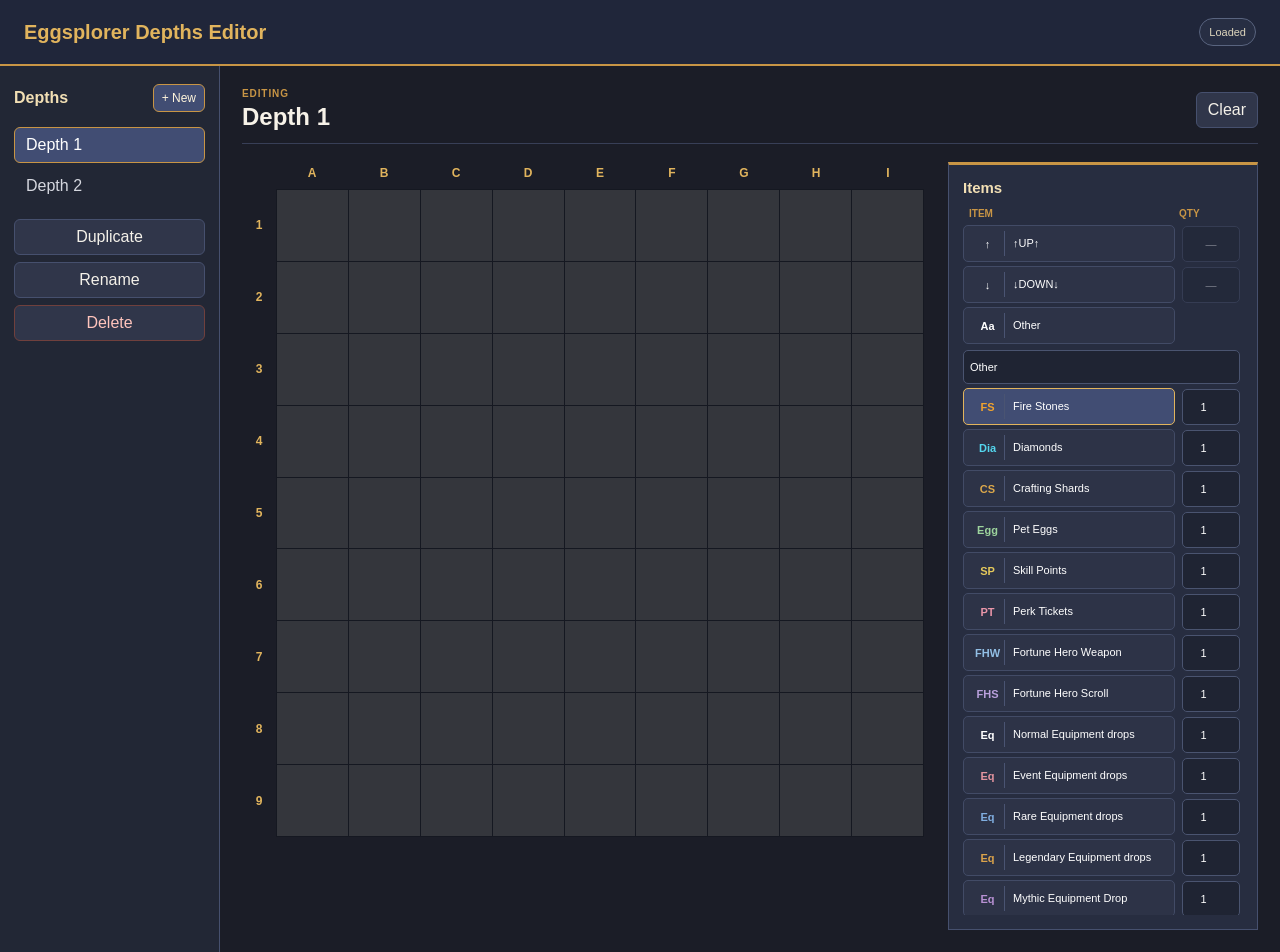
==== edit.html @ 5b68af57 "Add Eggsplorer depth editor and public viewer" ====
<!doctype html>
<html lang="en">
<head>
  <meta charset="utf-8" />
  <meta name="viewport" content="width=device-width, initial-scale=1" />
  <title>Eggsplorer Depths Editor</title>
  <link rel="stylesheet" href="style.css" />
</head>
<body class="edit-page">
  <header class="topbar">
    <h1>Eggsplorer Depths Editor</h1>
    <div class="topbar-status">
      <span id="saveState" class="status-pill">Loading</span>
    </div>
  </header>

  <main class="app">
    <aside class="depths-panel">
      <div class="panel-title">
        <h2>Depths</h2>
        <button id="newDepthBtn" class="small-button primary">+ New</button>
      </div>

      <div id="depthList" class="depth-list"></div>

      <div class="aside-actions">
        <button id="duplicateDepthBtn">Duplicate</button>
        <button id="renameDepthBtn">Rename</button>
        <button id="deleteDepthBtn" class="danger">Delete</button>
      </div>
    </aside>

    <section class="editor">
      <div class="editor-heading">
        <div>
          <p class="eyebrow">Editing</p>
          <h2 id="depthTitle">Depth 1</h2>
        </div>

        <div class="editor-actions">
          <button id="clearDepthBtn">Clear</button>
        </div>
      </div>

      <div class="workspace">
        <div class="grid-wrap">
          <div class="depth-board">
            <div class="column-labels" aria-hidden="true">
              <span></span>
              <span>A</span><span>B</span><span>C</span><span>D</span><span>E</span>
              <span>F</span><span>G</span><span>H</span><span>I</span>
            </div>

            <div class="board-row">
              <div class="row-labels" aria-hidden="true">
                <span>1</span><span>2</span><span>3</span><span>4</span><span>5</span>
                <span>6</span><span>7</span><span>8</span><span>9</span>
              </div>
              <div id="grid" class="depth-grid" aria-label="9 by 9 depth editor"></div>
            </div>
          </div>
        </div>

        <aside class="items-panel">
          <h3>Items</h3>
          <div class="item-table-head">
            <span>Item</span>
            <span>Qty</span>
          </div>

          <div id="itemTable" class="item-table"></div>
        </aside>
      </div>
    </section>
  </main>

  <div id="toast" class="toast" hidden></div>

  <script src="edit.js"></script>
</body>
</html>
---- style.css ----
/* Eggsplorer Depths
   Flat chest-inspired colors: midnight blue, steel blue, gold/copper, dark red.
   No gradients and no textures. */

:root {
  --page: #1b1d27;
  --topbar: #20263a;
  --panel: #272d40;
  --panel-soft: #30364a;
  --border: #46506e;
  --border-dark: #151821;

  --text: #f4f1e9;
  --muted: #b9bcc8;

  --blue: #414d73;
  --blue-light: #5a678f;

  --gold: #c89545;
  --gold-light: #e1b45d;
  --red: #762b28;

  --cell: #34363c;
  --cell-hover: #424753;
  --cell-active: #59627f;
}

* {
  box-sizing: border-box;
}

body {
  margin: 0;
  min-height: 100vh;
  background: var(--page);
  color: var(--text);
  font-family: Arial, Helvetica, sans-serif;
}

button,
input {
  font: inherit;
}

button {
  border: 1px solid var(--border);
  border-radius: 6px;
  background: var(--panel-soft);
  color: var(--text);
  padding: 8px 11px;
  cursor: pointer;
}

button:hover {
  border-color: var(--gold);
  background: #363d53;
}

button:disabled {
  opacity: .4;
  cursor: default;
}

button.primary {
  border-color: var(--gold);
  background: var(--blue);
  color: #fff5dc;
}

button.primary:hover {
  border-color: var(--gold-light);
  background: var(--blue-light);
}

button.danger {
  border-color: #70403d;
  color: #ffc4bc;
}

button.danger:hover {
  border-color: #aa5a51;
  background: var(--red);
  color: white;
}

.topbar {
  display: flex;
  justify-content: space-between;
  gap: 20px;
  align-items: center;
  padding: 18px 24px;
  border-bottom: 2px solid var(--gold);
  background: var(--topbar);
}

.topbar h1,
.topbar p {
  margin: 0;
}

.topbar h1 {
  color: var(--gold-light);
  font-size: 20px;
}

.topbar p {
  margin-top: 4px;
  color: var(--muted);
  font-size: 13px;
}

.topbar-status {
  display: flex;
  align-items: center;
  gap: 8px;
}

.status-pill {
  display: inline-flex;
  align-items: center;
  min-height: 28px;
  padding: 5px 9px;
  border: 1px solid #59647f;
  border-radius: 999px;
  color: #ddd5bc;
  background: #272e43;
  font-size: 11px;
  white-space: nowrap;
}

/* Shared depth sidebar */

.app,
.public-layout {
  display: grid;
  grid-template-columns: 220px minmax(0, 1fr);
  min-height: calc(100vh - 78px);
}

.depths-panel {
  padding: 18px 14px;
  border-right: 1px solid var(--border);
  background: #222735;
}

.panel-title,
.editor-heading,
.viewer-heading {
  display: flex;
  justify-content: space-between;
  gap: 12px;
  align-items: center;
}

.panel-title h2,
.editor-heading h2,
.viewer-heading h2 {
  margin: 0;
}

.panel-title h2 {
  color: #f2dfb4;
  font-size: 16px;
}

.small-button {
  padding: 6px 8px;
  font-size: 12px;
}

.depth-list {
  display: grid;
  gap: 5px;
  margin: 15px 0;
}

.depth-item {
  width: 100%;
  text-align: left;
  border-color: transparent;
  background: transparent;
  color: #d5d7df;
}

.depth-item:hover {
  background: #2d3448;
}

.depth-item.active {
  border-color: var(--gold);
  background: var(--blue);
  color: white;
}

.aside-actions {
  display: grid;
  gap: 7px;
}

/* Public viewer */

.viewer,
.editor {
  min-width: 0;
  padding: 22px;
}

.viewer-heading,
.editor-heading {
  margin-bottom: 18px;
  padding-bottom: 12px;
  border-bottom: 1px solid #383f57;
}

.eyebrow {
  margin: 0 0 4px;
  color: var(--gold);
  font-size: 10px;
  font-weight: 700;
  text-transform: uppercase;
  letter-spacing: .09em;
}

.viewer-heading h2,
.editor-heading h2 {
  color: #f7f2e8;
  font-size: 24px;
}

.depth-nav,
.editor-actions {
  display: flex;
  flex-wrap: wrap;
  gap: 7px;
}

.public-grid-wrap {
  max-width: 820px;
  margin-inline: auto;
}

.notice {
  max-width: 1100px;
  margin: 0 0 16px;
  padding: 10px 12px;
  border: 1px solid #4c5673;
  border-left: 3px solid var(--gold);
  background: #252b3d;
  color: #c8cad2;
  font-size: 12px;
  line-height: 1.45;
}

.error-notice {
  border-color: #7b4643;
  border-left-color: #b75a51;
  color: #ffd0cb;
}

.public-hint {
  margin-left: 34px;
}

/* Grid */

.workspace {
  display: grid;
  grid-template-columns: minmax(0, 1fr) 310px;
  gap: 24px;
  align-items: start;
}

.grid-wrap {
  min-width: 0;
  overflow-x: auto;
}

.depth-board {
  --gutter: 34px;
  width: min(760px, 100%);
  min-width: 0;
  margin-inline: auto;
}

.column-labels {
  display: grid;
  grid-template-columns: var(--gutter) repeat(9, 1fr);
  width: 100%;
  margin-bottom: 5px;
  color: var(--gold-light);
  font-size: 12px;
  font-weight: 700;
  text-align: center;
}

.column-labels span {
  display: grid;
  place-items: center;
  min-height: 22px;
}

.board-row {
  display: grid;
  grid-template-columns: var(--gutter) minmax(0, 1fr);
  align-items: stretch;
}

.row-labels {
  display: grid;
  grid-template-rows: repeat(9, 1fr);
  color: var(--gold-light);
  font-size: 12px;
  font-weight: 700;
  text-align: center;
}

.row-labels span {
  display: grid;
  place-items: center;
}

.depth-grid {
  display: grid;
  grid-template-columns: repeat(9, 1fr);
  width: 100%;
  aspect-ratio: 1 / 1;
  border-top: 1px solid var(--border-dark);
  border-left: 1px solid var(--border-dark);
  background: var(--cell);
  user-select: none;
}

.depth-cell {
  position: relative;
  display: grid;
  place-items: center;
  min-width: 0;
  aspect-ratio: 1 / 1;
  border: 0;
  border-right: 1px solid var(--border-dark);
  border-bottom: 1px solid var(--border-dark);
  border-radius: 0;
  padding: 3px;
  background: var(--cell);
  color: white;
  font-weight: 700;
  font-size: clamp(8px, 2.3vw, 15px);
  line-height: 1.05;
  text-align: center;
  overflow-wrap: anywhere;
}

button.depth-cell:hover {
  z-index: 1;
  outline: 2px solid var(--gold);
  outline-offset: -2px;
  background: var(--cell-hover);
}

.readonly-cell {
  cursor: default;
}

.readonly-cell:hover {
  outline: none;
}

.depth-cell.active-cell {
  background: var(--cell-active);
}

.depth-cell .arrow {
  color: white;
  font-size: clamp(16px, 5vw, 34px);
}

.hint {
  width: min(760px, 100%);
  margin: 9px auto 0;
  color: var(--muted);
  font-size: 12px;
}

/* Item palette */

.items-panel {
  padding: 14px;
  border: 1px solid var(--border);
  border-top: 3px solid var(--gold);
  background: var(--panel);
}

.items-panel h3 {
  margin: 0 0 12px;
  color: #f2dfb4;
  font-size: 15px;
}

.item-table-head,
.item-row {
  display: grid;
  grid-template-columns: minmax(0, 1fr) 58px;
  gap: 7px;
  align-items: center;
}

.item-table-head {
  padding: 0 6px 6px;
  color: var(--gold);
  font-size: 10px;
  font-weight: 700;
  text-transform: uppercase;
}

.item-table {
  display: grid;
  gap: 4px;
  max-height: 690px;
  overflow-y: auto;
  padding-right: 3px;
}

.item-row {
  width: 100%;
}

.item-select {
  min-width: 0;
  display: flex;
  align-items: center;
  gap: 8px;
  min-height: 36px;
  padding: 5px 7px;
  border: 1px solid #424b66;
  border-radius: 5px;
  background: #2d3347;
  color: white;
  text-align: left;
  font-size: 11px;
}

.item-select:hover {
  border-color: var(--gold);
  background: #343c54;
}

.item-row.active .item-select {
  border-color: var(--gold-light);
  background: var(--blue);
}

.item-symbol {
  flex: 0 0 34px;
  display: grid;
  place-items: center;
  min-height: 25px;
  padding: 0 3px;
  border-right: 1px solid #4a5472;
  color: var(--item-color, #fff);
  font-weight: 700;
  font-size: 11px;
}

.item-name {
  min-width: 0;
  line-height: 1.15;
}

.item-qty,
.item-other-input {
  width: 100%;
  height: 36px;
  padding: 4px 6px;
  border: 1px solid #4a5470;
  border-radius: 5px;
  background: #1f2433;
  color: white;
  text-align: center;
  font-size: 11px;
}

.item-qty:focus,
.item-other-input:focus {
  outline: 1px solid var(--gold);
  border-color: var(--gold);
}

.item-qty[disabled] {
  opacity: .4;
}

.item-other-input {
  grid-column: 1 / -1;
  height: 34px;
  margin-top: -1px;
  text-align: left;
}

.toast {
  position: fixed;
  right: 16px;
  bottom: 16px;
  z-index: 50;
  padding: 10px 13px;
  border: 1px solid var(--gold);
  background: var(--panel);
  color: white;
  font-size: 12px;
}

@media (max-width: 1050px) {
  .workspace {
    grid-template-columns: 1fr;
  }

  .items-panel {
    width: min(760px, 100%);
  }

  .item-table {
    max-height: 520px;
  }
}

@media (max-width: 900px) {
  .app,
  .public-layout {
    grid-template-columns: 1fr;
  }

  .depths-panel {
    border-right: 0;
    border-bottom: 1px solid var(--border);
  }

  .depth-list {
    grid-template-columns: repeat(auto-fit, minmax(130px, 1fr));
  }

  .aside-actions {
    grid-template-columns: repeat(3, 1fr);
  }
}

@media (max-width: 620px) {
  .topbar,
  .editor-heading,
  .viewer-heading {
    align-items: flex-start;
    flex-direction: column;
  }

  .viewer,
  .editor {
    padding: 14px 10px;
  }

  .aside-actions {
    grid-template-columns: 1fr;
  }

  .depth-board {
    --gutter: 20px;
  }

  .column-labels,
  .row-labels {
    font-size: 10px;
  }

  .column-labels span {
    min-height: 16px;
  }

  .viewer-heading h2,
  .editor-heading h2 {
    font-size: 20px;
  }
}

.status-pill.is-error {
  border-color: #7d3a3a;
  background: #3a2224;
  color: #f0a0a0;
}
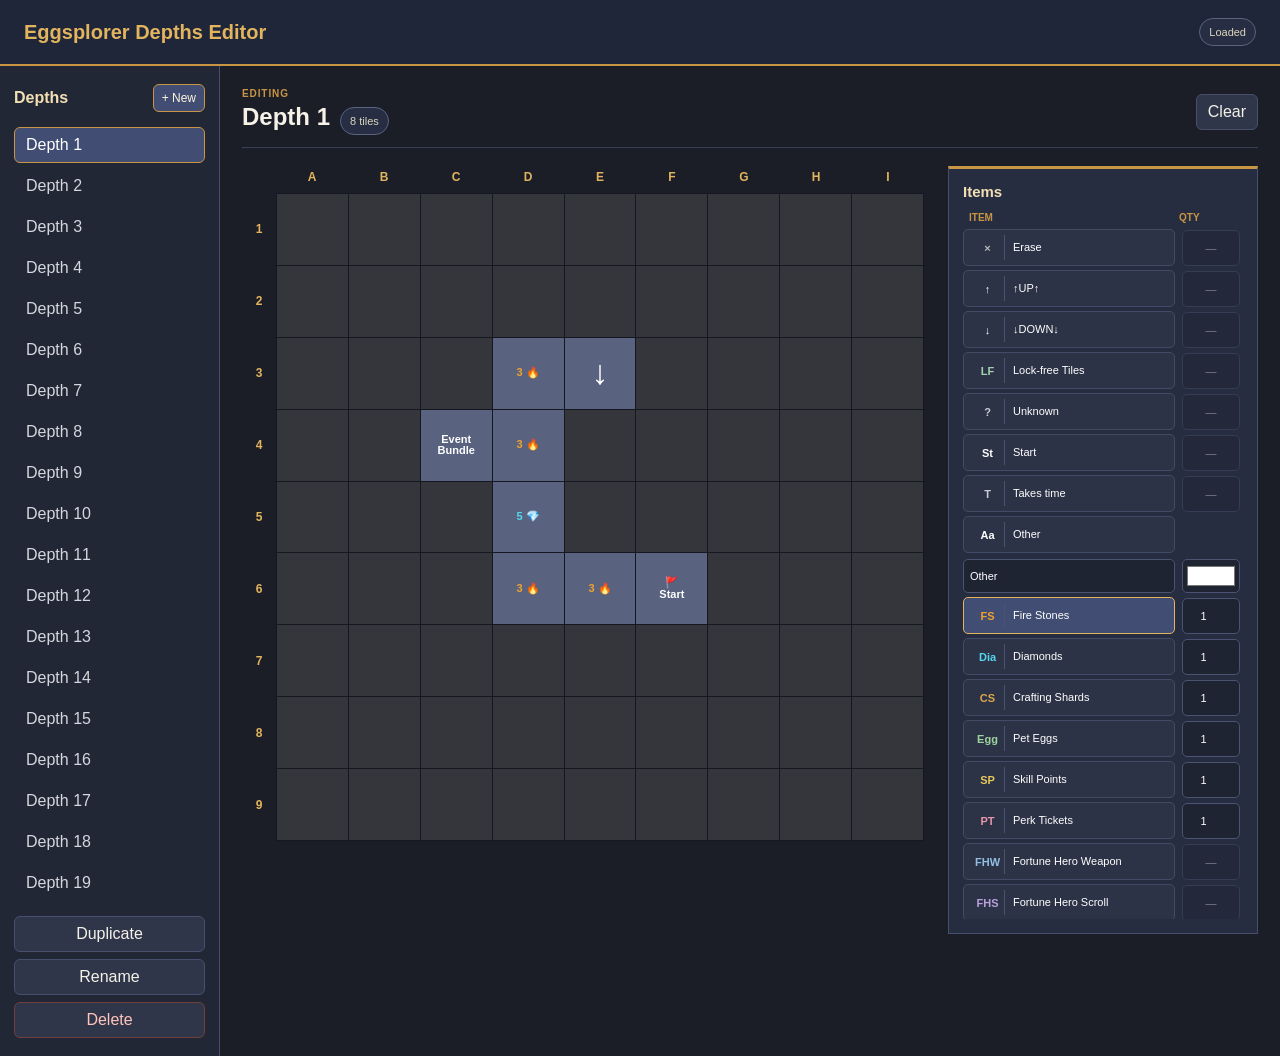
==== commit 9686621a: "add a count next to the depth name" ====
--- a/edit.html
+++ b/edit.html
@@ -34,7 +34,10 @@
       <div class="editor-heading">
         <div>
           <p class="eyebrow">Editing</p>
-          <h2 id="depthTitle">Depth 1</h2>
+          <div class="depth-heading">
+            <h2 id="depthTitle">Depth 1</h2>
+            <span id="tileCount" class="tile-count" title="Tiles on this depth, the arrow up left out" hidden></span>
+          </div>
         </div>
 
         <div class="editor-actions">
--- a/style.css
+++ b/style.css
@@ -115,7 +115,8 @@
   gap: 8px;
 }
 
-.status-pill {
+.status-pill,
+.tile-count {
   display: inline-flex;
   align-items: center;
   min-height: 28px;
@@ -227,6 +228,29 @@
   font-size: 24px;
 }
 
+.depth-heading {
+  display: flex;
+  align-items: baseline;
+  flex-wrap: wrap;
+  gap: 10px;
+}
+
+.depth-select {
+  display: none;
+  min-width: 0;
+  flex: 1;
+  padding: 8px 11px;
+  border: 1px solid var(--border);
+  border-radius: 6px;
+  background: var(--panel-soft);
+  color: var(--text);
+  font: inherit;
+}
+
+.depth-select:hover {
+  border-color: var(--gold);
+}
+
 .depth-nav,
 .editor-actions {
   display: flex;
@@ -235,8 +259,8 @@
 }
 
 .public-grid-wrap {
+  grid-column: 2;
   max-width: 820px;
-  margin-inline: auto;
 }
 
 .notice {
@@ -344,9 +368,10 @@
   background: var(--cell);
   color: white;
   font-weight: 700;
-  font-size: clamp(8px, 2.3vw, 15px);
+  font-size: clamp(7px, 1.5vw, 11px);
   line-height: 1.05;
   text-align: center;
+  white-space: pre-line;
   overflow-wrap: anywhere;
 }
 
@@ -467,7 +492,8 @@
 }
 
 .item-qty,
-.item-other-input {
+.item-other-input,
+.item-special-input {
   width: 100%;
   height: 36px;
   padding: 4px 6px;
@@ -480,7 +506,8 @@
 }
 
 .item-qty:focus,
-.item-other-input:focus {
+.item-other-input:focus,
+.item-special-input:focus {
   outline: 1px solid var(--gold);
   border-color: var(--gold);
 }
@@ -489,11 +516,145 @@
   opacity: .4;
 }
 
-.item-other-input {
-  grid-column: 1 / -1;
+.item-other-input,
+.item-special-input {
   height: 34px;
   margin-top: -1px;
   text-align: left;
+}
+
+.item-special-suffix {
+  margin-top: -1px;
+  color: var(--muted);
+  font-size: 11px;
+  text-align: center;
+}
+
+.site-footer {
+  padding: 16px 24px 22px;
+  border-top: 1px solid var(--border);
+  color: var(--muted);
+  font-size: 12px;
+  line-height: 1.5;
+}
+
+.site-footer p {
+  max-width: 820px;
+  margin: 0;
+}
+
+.site-footer p + p {
+  margin-top: 7px;
+}
+
+.site-footer a {
+  color: var(--gold-light);
+}
+
+.site-footer a:hover {
+  color: var(--text);
+}
+
+.site-footer .credits {
+  color: var(--text);
+  font-size: 13px;
+}
+
+.public-workspace {
+  display: grid;
+  grid-template-columns: 310px minmax(0, 1fr);
+  gap: 24px;
+  align-items: start;
+}
+
+.summary {
+  grid-column: 1;
+  grid-row: 1;
+  width: min(820px, 100%);
+  margin-inline: auto;
+}
+
+.summary h3 {
+  margin: 0 0 9px;
+  color: #f2dfb4;
+  font-size: 15px;
+}
+
+.summary-scope {
+  display: grid;
+  grid-template-columns: 1fr 1fr;
+  gap: 7px;
+  margin-bottom: 9px;
+}
+
+.summary-scope button {
+  font-size: 12px;
+}
+
+.summary-scope button.active {
+  border-color: var(--gold);
+  background: var(--blue);
+  color: white;
+}
+
+.summary-table {
+  width: 100%;
+  border-collapse: collapse;
+  background: var(--panel);
+  font-size: 13px;
+}
+
+.summary-table th,
+.summary-table td {
+  padding: 7px 10px;
+  border-bottom: 1px solid var(--border);
+  text-align: left;
+}
+
+.summary-table th {
+  border-bottom-color: var(--gold);
+  color: var(--gold);
+  font-size: 10px;
+  font-weight: 700;
+  text-transform: uppercase;
+  letter-spacing: .09em;
+}
+
+.summary-table th:first-child,
+.summary-table td:first-child {
+  width: 60px;
+  text-align: right;
+}
+
+.summary-table td:first-child {
+  color: var(--gold-light);
+  font-weight: 700;
+}
+
+.summary-table tr:last-child td {
+  border-bottom: 0;
+}
+
+.summary-note {
+  margin: 8px 0 0;
+  color: var(--muted);
+  font-size: 11px;
+  line-height: 1.45;
+}
+
+.item-other-color {
+  width: 100%;
+  height: 34px;
+  margin-top: -1px;
+  padding: 2px;
+  border: 1px solid #4a5470;
+  border-radius: 5px;
+  background: #1f2433;
+}
+
+.item-other-color:focus {
+  outline: 1px solid var(--gold);
+  border-color: var(--gold);
 }
 
 .toast {
@@ -509,8 +670,15 @@
 }
 
 @media (max-width: 1050px) {
-  .workspace {
+  .workspace,
+  .public-workspace {
     grid-template-columns: 1fr;
+  }
+
+  .public-grid-wrap,
+  .summary {
+    grid-column: auto;
+    grid-row: auto;
   }
 
   .items-panel {
@@ -535,6 +703,14 @@
 
   .depth-list {
     grid-template-columns: repeat(auto-fit, minmax(130px, 1fr));
+  }
+
+  .public-page .depths-panel {
+    display: none;
+  }
+
+  .public-page .depth-select {
+    display: block;
   }
 
   .aside-actions {
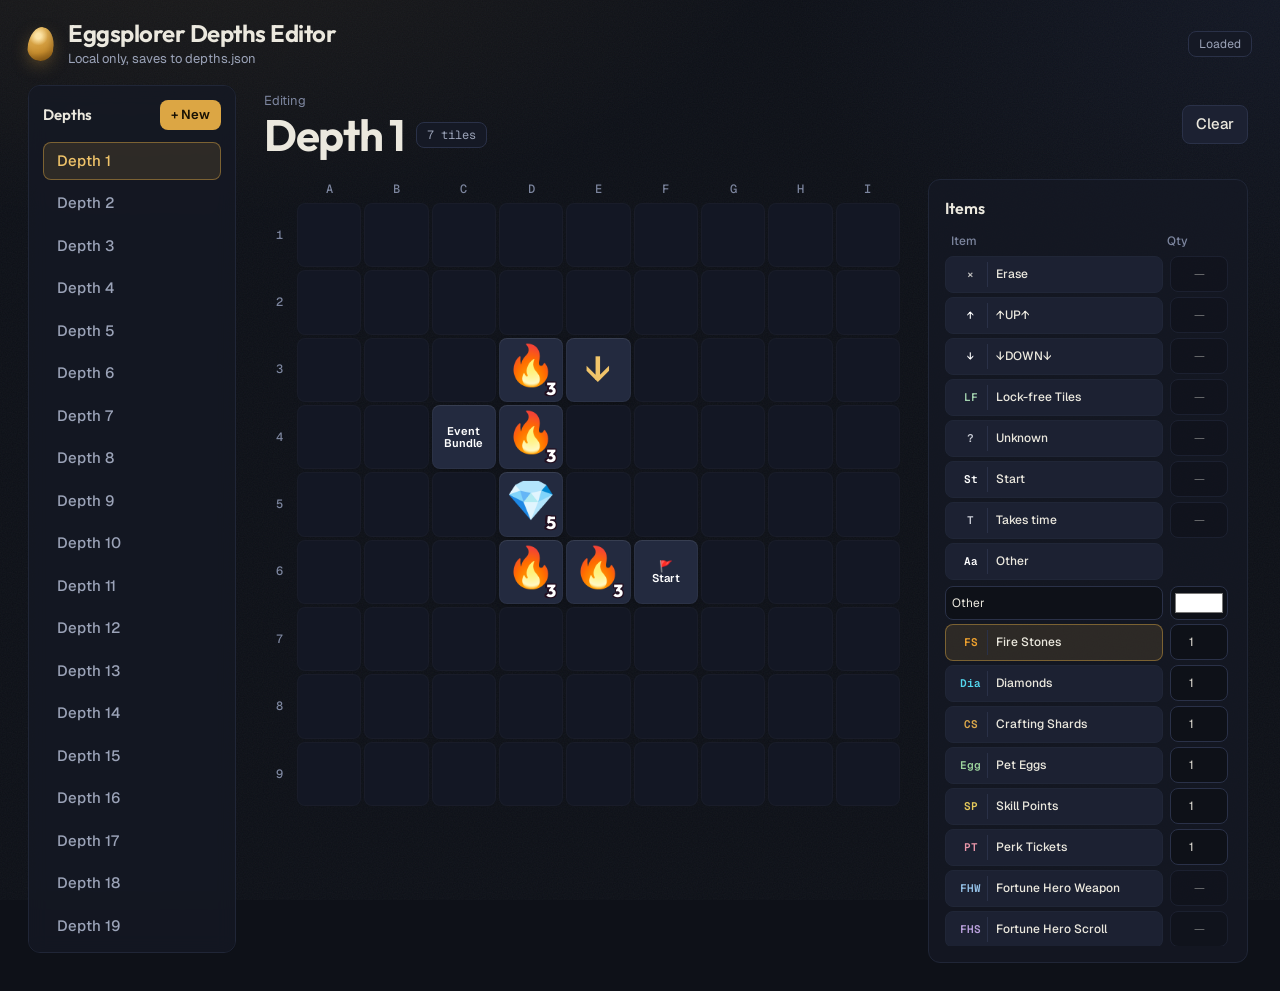
==== commit 2e700b34: "feat: redesign with a dark HUD look" ====
--- a/edit.html
+++ b/edit.html
@@ -4,11 +4,22 @@
   <meta charset="utf-8" />
   <meta name="viewport" content="width=device-width, initial-scale=1" />
   <title>Eggsplorer Depths Editor</title>
+  <meta name="theme-color" content="#0e1118" />
+  <link rel="icon" href="data:image/svg+xml,%3Csvg xmlns='http://www.w3.org/2000/svg' viewBox='0 0 100 100'%3E%3Ctext y='.9em' font-size='90'%3E%F0%9F%A5%9A%3C/text%3E%3C/svg%3E" />
+  <link rel="preconnect" href="https://fonts.googleapis.com" />
+  <link rel="preconnect" href="https://fonts.gstatic.com" crossorigin />
+  <link rel="stylesheet" href="https://fonts.googleapis.com/css2?family=Geist:wght@400;500;600&family=Geist+Mono:wght@500;600&family=Outfit:wght@500;600;700&display=swap" />
   <link rel="stylesheet" href="style.css" />
 </head>
 <body class="edit-page">
   <header class="topbar">
-    <h1>Eggsplorer Depths Editor</h1>
+    <div class="brand">
+      <span class="brand-mark" aria-hidden="true"></span>
+      <div>
+        <h1>Eggsplorer Depths Editor</h1>
+        <p>Local only, saves to depths.json</p>
+      </div>
+    </div>
     <div class="topbar-status">
       <span id="saveState" class="status-pill">Loading</span>
     </div>
--- a/style.css
+++ b/style.css
@@ -1,96 +1,217 @@
 /* Eggsplorer Depths
-   Flat chest-inspired colors: midnight blue, steel blue, gold/copper, dark red.
-   No gradients and no textures. */
+   Dark ink-blue surfaces with one accent, gold. A treasure-map HUD: quiet chrome,
+   the grid and the loot colours do the talking.
+
+   Shape rule: panels 12px, controls and tiles 8px (5px on phones). Nothing else.
+   Type: Outfit for headings and numbers, Geist for text, Geist Mono for coordinates. */
 
 :root {
-  --page: #1b1d27;
-  --topbar: #20263a;
-  --panel: #272d40;
-  --panel-soft: #30364a;
-  --border: #46506e;
-  --border-dark: #151821;
-
-  --text: #f4f1e9;
-  --muted: #b9bcc8;
-
-  --blue: #414d73;
-  --blue-light: #5a678f;
-
-  --gold: #c89545;
-  --gold-light: #e1b45d;
-  --red: #762b28;
-
-  --cell: #34363c;
-  --cell-hover: #424753;
-  --cell-active: #59627f;
+  --bg: #0e1118;
+  --surface: #151925;
+  --surface-2: #1c2132;
+  --surface-3: #252c42;
+  --line: #2a3148;
+  --line-soft: #202637;
+
+  --text: #ebe8de;
+  --muted: #9ba3b8;
+  --dim: #7d869f;
+
+  --gold: #dca644;
+  --gold-hi: #f0c46a;
+  --gold-soft: rgba(220, 166, 68, 0.13);
+  --gold-line: rgba(220, 166, 68, 0.45);
+  --danger: #e0766b;
+
+  --tile-empty: #131724;
+  --tile: #232a3f;
+  --tile-hover: #2e3752;
+
+  --r-panel: 12px;
+  --r-ctl: 8px;
+  --r-tile: 8px;
+  --gap-tile: 3px;
+
+  --font-display: "Outfit", "Segoe UI", system-ui, sans-serif;
+  --font-body: "Geist", "Segoe UI", system-ui, -apple-system, sans-serif;
+  --font-mono: "Geist Mono", ui-monospace, "Cascadia Mono", Consolas, monospace;
+
+  --ease: cubic-bezier(0.16, 1, 0.3, 1);
 }
 
 * {
   box-sizing: border-box;
 }
 
+/* our own display rules would otherwise beat the browser's [hidden] */
+[hidden] {
+  display: none !important;
+}
+
+html {
+  color-scheme: dark;
+  scroll-behavior: smooth;
+}
+
 body {
   margin: 0;
-  min-height: 100vh;
-  background: var(--page);
+  min-height: 100dvh;
+  background:
+    radial-gradient(900px 420px at 12% -8%, rgba(220, 166, 68, 0.07), transparent 70%),
+    radial-gradient(700px 500px at 100% 0%, rgba(70, 90, 160, 0.09), transparent 70%),
+    var(--bg);
+  background-attachment: fixed;
   color: var(--text);
-  font-family: Arial, Helvetica, sans-serif;
+  font-family: var(--font-body);
+  font-size: 15px;
+  line-height: 1.5;
+  -webkit-font-smoothing: antialiased;
+}
+
+/* grain: breaks the flat digital look without costing a request */
+body::before {
+  content: "";
+  position: fixed;
+  inset: 0;
+  z-index: 0;
+  pointer-events: none;
+  opacity: 0.045;
+  background-image: url("data:image/svg+xml,%3Csvg xmlns='http://www.w3.org/2000/svg' width='160' height='160'%3E%3Cfilter id='n'%3E%3CfeTurbulence type='fractalNoise' baseFrequency='.8' numOctaves='2' stitchTiles='stitch'/%3E%3C/filter%3E%3Crect width='100%25' height='100%25' filter='url(%23n)'/%3E%3C/svg%3E");
+}
+
+.topbar,
+main,
+.site-footer {
+  position: relative;
+  z-index: 1;
+}
+
+.skip-link {
+  position: absolute;
+  left: 12px;
+  top: -48px;
+  z-index: 100;
+  padding: 8px 14px;
+  border-radius: var(--r-ctl);
+  background: var(--gold);
+  color: #1a1305;
+  font-weight: 600;
+  text-decoration: none;
+  transition: top 0.2s var(--ease);
+}
+
+.skip-link:focus {
+  top: 12px;
 }
 
 button,
-input {
+input,
+select {
   font: inherit;
 }
 
+:focus-visible {
+  outline: 2px solid var(--gold-hi);
+  outline-offset: 2px;
+}
+
+/* Buttons */
+
 button {
-  border: 1px solid var(--border);
-  border-radius: 6px;
-  background: var(--panel-soft);
+  min-height: 36px;
+  padding: 7px 13px;
+  border: 1px solid var(--line);
+  border-radius: var(--r-ctl);
+  background: var(--surface-2);
   color: var(--text);
-  padding: 8px 11px;
+  font-weight: 500;
+  white-space: nowrap;
   cursor: pointer;
+  transition:
+    border-color 0.18s ease,
+    background-color 0.18s ease,
+    color 0.18s ease,
+    transform 0.12s ease;
 }
 
 button:hover {
-  border-color: var(--gold);
-  background: #363d53;
+  border-color: var(--gold-line);
+  background: var(--surface-3);
+}
+
+button:active {
+  transform: translateY(1px) scale(0.985);
 }
 
 button:disabled {
-  opacity: .4;
+  opacity: 0.38;
   cursor: default;
+  transform: none;
+}
+
+button:disabled:hover {
+  border-color: var(--line);
+  background: var(--surface-2);
 }
 
 button.primary {
-  border-color: var(--gold);
-  background: var(--blue);
-  color: #fff5dc;
+  border-color: transparent;
+  background: var(--gold);
+  color: #1a1305;
+  font-weight: 600;
 }
 
 button.primary:hover {
-  border-color: var(--gold-light);
-  background: var(--blue-light);
+  background: var(--gold-hi);
 }
 
 button.danger {
-  border-color: #70403d;
-  color: #ffc4bc;
+  color: #f0a8a0;
 }
 
 button.danger:hover {
-  border-color: #aa5a51;
-  background: var(--red);
-  color: white;
-}
+  border-color: rgba(224, 118, 107, 0.6);
+  background: rgba(224, 118, 107, 0.14);
+  color: #ffd2cc;
+}
+
+.small-button {
+  min-height: 30px;
+  padding: 4px 10px;
+  font-size: 13px;
+}
+
+/* Top bar */
 
 .topbar {
   display: flex;
   justify-content: space-between;
   gap: 20px;
   align-items: center;
-  padding: 18px 24px;
-  border-bottom: 2px solid var(--gold);
-  background: var(--topbar);
+  max-width: 1480px;
+  margin: 0 auto;
+  padding: 20px 28px 16px;
+}
+
+.brand {
+  display: flex;
+  align-items: center;
+  gap: 14px;
+}
+
+/* an egg, drawn in CSS: the one decorative mark on the page */
+.brand-mark {
+  flex: none;
+  width: 26px;
+  height: 34px;
+  border-radius: 50% 50% 50% 50% / 62% 62% 38% 38%;
+  background:
+    radial-gradient(circle at 36% 28%, #fbe3a6 0 9%, transparent 32%),
+    linear-gradient(160deg, #f0c46a, #c98f2f 70%, #8e5f17);
+  box-shadow:
+    0 6px 18px -4px rgba(220, 166, 68, 0.5),
+    inset -3px -4px 6px rgba(80, 45, 5, 0.35);
+  transform: rotate(8deg);
 }
 
 .topbar h1,
@@ -99,12 +220,15 @@
 }
 
 .topbar h1 {
-  color: var(--gold-light);
-  font-size: 20px;
+  font-family: var(--font-display);
+  font-size: 24px;
+  font-weight: 650;
+  letter-spacing: -0.02em;
+  line-height: 1.1;
 }
 
 .topbar p {
-  margin-top: 4px;
+  margin-top: 3px;
   color: var(--muted);
   font-size: 13px;
 }
@@ -115,33 +239,63 @@
   gap: 8px;
 }
 
+.topbar-link {
+  color: var(--muted);
+  font-size: 13px;
+  text-decoration: none;
+  border-bottom: 1px solid var(--line);
+  transition: color 0.18s ease, border-color 0.18s ease;
+}
+
+.topbar-link:hover {
+  color: var(--gold-hi);
+  border-color: var(--gold-line);
+}
+
 .status-pill,
 .tile-count {
   display: inline-flex;
   align-items: center;
-  min-height: 28px;
-  padding: 5px 9px;
-  border: 1px solid #59647f;
-  border-radius: 999px;
-  color: #ddd5bc;
-  background: #272e43;
-  font-size: 11px;
+  min-height: 26px;
+  padding: 2px 10px;
+  border: 1px solid var(--line);
+  border-radius: var(--r-ctl);
+  background: var(--surface);
+  color: var(--muted);
+  font-family: var(--font-mono);
+  font-size: 12px;
   white-space: nowrap;
 }
 
-/* Shared depth sidebar */
+.status-pill.is-error {
+  border-color: rgba(224, 118, 107, 0.55);
+  background: rgba(224, 118, 107, 0.12);
+  color: #f3b0a8;
+}
+
+/* Layout shell: depth rail + content */
 
 .app,
 .public-layout {
   display: grid;
-  grid-template-columns: 220px minmax(0, 1fr);
-  min-height: calc(100vh - 78px);
+  grid-template-columns: 208px minmax(0, 1fr);
+  gap: 8px;
+  max-width: 1480px;
+  margin: 0 auto;
+  padding: 0 28px 28px;
+  align-items: start;
 }
 
 .depths-panel {
-  padding: 18px 14px;
-  border-right: 1px solid var(--border);
-  background: #222735;
+  position: sticky;
+  top: 16px;
+  max-height: calc(100dvh - 32px);
+  overflow-y: auto;
+  padding: 14px;
+  border: 1px solid var(--line-soft);
+  border-radius: var(--r-panel);
+  background: rgba(21, 25, 37, 0.78);
+  backdrop-filter: blur(10px);
 }
 
 .panel-title,
@@ -160,19 +314,16 @@
 }
 
 .panel-title h2 {
-  color: #f2dfb4;
-  font-size: 16px;
-}
-
-.small-button {
-  padding: 6px 8px;
-  font-size: 12px;
+  font-family: var(--font-display);
+  font-size: 15px;
+  font-weight: 600;
+  letter-spacing: -0.005em;
 }
 
 .depth-list {
   display: grid;
-  gap: 5px;
-  margin: 15px 0;
+  gap: 4px;
+  margin: 12px 0;
 }
 
 .depth-item {
@@ -180,177 +331,237 @@
   text-align: left;
   border-color: transparent;
   background: transparent;
-  color: #d5d7df;
+  color: var(--muted);
 }
 
 .depth-item:hover {
-  background: #2d3448;
+  background: var(--surface-2);
+  color: var(--text);
 }
 
 .depth-item.active {
-  border-color: var(--gold);
-  background: var(--blue);
-  color: white;
+  border-color: var(--gold-line);
+  background: var(--gold-soft);
+  color: var(--gold-hi);
 }
 
 .aside-actions {
   display: grid;
-  gap: 7px;
-}
-
-/* Public viewer */
+  gap: 6px;
+}
+
+/* the public rail is a compact index: Overview, then the depths as numbers */
+.public-page .depth-list {
+  grid-template-columns: repeat(4, 1fr);
+  gap: 5px;
+  margin: 12px 0 0;
+}
+
+.public-page .depth-item {
+  min-height: 34px;
+  padding: 5px 0;
+  border-color: var(--line-soft);
+  background: var(--surface);
+  font-family: var(--font-mono);
+  font-size: 13px;
+  font-variant-numeric: tabular-nums;
+  text-align: center;
+}
+
+.public-page .depth-item.overview-item {
+  grid-column: 1 / -1;
+  margin-bottom: 4px;
+  font-family: var(--font-display);
+  font-size: 14px;
+  font-weight: 600;
+  text-align: left;
+  padding-inline: 12px;
+}
+
+.public-page .depth-item:hover {
+  border-color: var(--gold-line);
+  background: var(--surface-2);
+}
+
+.public-page .depth-item.active {
+  border-color: var(--gold-line);
+  background: var(--gold-soft);
+  color: var(--gold-hi);
+}
+
+/* Heading */
 
 .viewer,
 .editor {
   min-width: 0;
-  padding: 22px;
+  padding: 6px 4px 0 20px;
 }
 
 .viewer-heading,
 .editor-heading {
-  margin-bottom: 18px;
-  padding-bottom: 12px;
-  border-bottom: 1px solid #383f57;
+  flex-wrap: wrap;
+  margin-bottom: 20px;
 }
 
 .eyebrow {
-  margin: 0 0 4px;
-  color: var(--gold);
-  font-size: 10px;
-  font-weight: 700;
-  text-transform: uppercase;
-  letter-spacing: .09em;
+  margin: 0 0 2px;
+  color: var(--dim);
+  font-size: 13px;
 }
 
 .viewer-heading h2,
 .editor-heading h2 {
-  color: #f7f2e8;
-  font-size: 24px;
+  font-family: var(--font-display);
+  font-size: clamp(30px, 4vw, 44px);
+  font-weight: 650;
+  letter-spacing: -0.03em;
+  line-height: 1.05;
+  text-wrap: balance;
 }
 
 .depth-heading {
   display: flex;
-  align-items: baseline;
+  align-items: center;
   flex-wrap: wrap;
-  gap: 10px;
+  gap: 12px;
 }
 
 .depth-select {
   display: none;
   min-width: 0;
   flex: 1;
-  padding: 8px 11px;
-  border: 1px solid var(--border);
-  border-radius: 6px;
-  background: var(--panel-soft);
+  min-height: 36px;
+  padding: 6px 11px;
+  border: 1px solid var(--line);
+  border-radius: var(--r-ctl);
+  background: var(--surface-2);
   color: var(--text);
-  font: inherit;
 }
 
 .depth-select:hover {
-  border-color: var(--gold);
+  border-color: var(--gold-line);
 }
 
 .depth-nav,
 .editor-actions {
   display: flex;
   flex-wrap: wrap;
-  gap: 7px;
-}
-
-.public-grid-wrap {
-  grid-column: 2;
-  max-width: 820px;
+  gap: 6px;
 }
 
 .notice {
   max-width: 1100px;
   margin: 0 0 16px;
-  padding: 10px 12px;
-  border: 1px solid #4c5673;
+  padding: 11px 14px;
+  border: 1px solid var(--line);
   border-left: 3px solid var(--gold);
-  background: #252b3d;
-  color: #c8cad2;
-  font-size: 12px;
-  line-height: 1.45;
+  border-radius: var(--r-ctl);
+  background: var(--surface);
+  color: var(--muted);
+  font-size: 13px;
+  line-height: 1.5;
 }
 
 .error-notice {
-  border-color: #7b4643;
-  border-left-color: #b75a51;
-  color: #ffd0cb;
-}
-
-.public-hint {
-  margin-left: 34px;
-}
-
-/* Grid */
+  border-color: rgba(224, 118, 107, 0.4);
+  border-left-color: var(--danger);
+  color: #f6c2bc;
+}
+
+/* Workspaces */
 
 .workspace {
   display: grid;
-  grid-template-columns: minmax(0, 1fr) 310px;
-  gap: 24px;
+  grid-template-columns: minmax(0, 1fr) 320px;
+  gap: 28px;
+  align-items: start;
+}
+
+.public-workspace {
+  display: grid;
+  grid-template-columns: minmax(0, 1fr) 320px;
+  gap: 32px;
   align-items: start;
 }
 
 .grid-wrap {
   min-width: 0;
-  overflow-x: auto;
-}
+}
+
+.public-grid-wrap {
+  grid-column: 1;
+  max-width: 800px;
+}
+
+.summary {
+  grid-column: 2;
+  grid-row: 1;
+  position: sticky;
+  top: 16px;
+}
+
+.public-hint,
+.hint {
+  margin: 12px 0 0 38px;
+  color: var(--dim);
+  font-size: 13px;
+}
+
+/* Grid */
 
 .depth-board {
-  --gutter: 34px;
-  width: min(760px, 100%);
+  --gutter: 30px;
+  width: 100%;
   min-width: 0;
-  margin-inline: auto;
 }
 
 .column-labels {
   display: grid;
   grid-template-columns: var(--gutter) repeat(9, 1fr);
+  column-gap: var(--gap-tile);
   width: 100%;
-  margin-bottom: 5px;
-  color: var(--gold-light);
+  margin-bottom: 4px;
+  color: var(--dim);
+  font-family: var(--font-mono);
   font-size: 12px;
-  font-weight: 700;
+  font-weight: 500;
   text-align: center;
 }
 
+.column-labels span,
+.row-labels span {
+  display: grid;
+  place-items: center;
+}
+
 .column-labels span {
-  display: grid;
-  place-items: center;
-  min-height: 22px;
+  min-height: 20px;
 }
 
 .board-row {
   display: grid;
   grid-template-columns: var(--gutter) minmax(0, 1fr);
+  column-gap: var(--gap-tile);
   align-items: stretch;
 }
 
 .row-labels {
   display: grid;
   grid-template-rows: repeat(9, 1fr);
-  color: var(--gold-light);
+  row-gap: var(--gap-tile);
+  color: var(--dim);
+  font-family: var(--font-mono);
   font-size: 12px;
-  font-weight: 700;
+  font-weight: 500;
   text-align: center;
 }
 
-.row-labels span {
-  display: grid;
-  place-items: center;
-}
-
 .depth-grid {
   display: grid;
   grid-template-columns: repeat(9, 1fr);
+  gap: var(--gap-tile);
   width: 100%;
-  aspect-ratio: 1 / 1;
-  border-top: 1px solid var(--border-dark);
-  border-left: 1px solid var(--border-dark);
-  background: var(--cell);
+  container-type: inline-size;
   user-select: none;
 }
 
@@ -359,66 +570,197 @@
   display: grid;
   place-items: center;
   min-width: 0;
+  min-height: 0;
   aspect-ratio: 1 / 1;
   border: 0;
-  border-right: 1px solid var(--border-dark);
-  border-bottom: 1px solid var(--border-dark);
-  border-radius: 0;
+  border-radius: var(--r-tile);
   padding: 3px;
-  background: var(--cell);
-  color: white;
-  font-weight: 700;
-  font-size: clamp(7px, 1.5vw, 11px);
-  line-height: 1.05;
+  background: var(--tile-empty);
+  box-shadow: inset 0 0 0 1px rgba(255, 255, 255, 0.025);
+  color: #fff;
+  font-weight: 600;
+  font-size: clamp(8px, 1.5vw, 11px);
+  font-size: clamp(8px, 1.85cqi, 13px);
+  line-height: 1.1;
   text-align: center;
   white-space: pre-line;
   overflow-wrap: anywhere;
+  transition: background-color 0.16s ease, box-shadow 0.16s ease, transform 0.16s var(--ease);
+}
+
+.depth-cell.active-cell {
+  background: var(--tile);
+  box-shadow:
+    inset 0 1px 0 rgba(255, 255, 255, 0.06),
+    inset 0 0 0 1px rgba(255, 255, 255, 0.035),
+    0 2px 6px -3px rgba(0, 0, 0, 0.6);
 }
 
 button.depth-cell:hover {
   z-index: 1;
-  outline: 2px solid var(--gold);
-  outline-offset: -2px;
-  background: var(--cell-hover);
+  background: var(--tile-hover);
+  box-shadow: inset 0 0 0 2px var(--gold-line);
 }
 
 .readonly-cell {
   cursor: default;
 }
 
-.readonly-cell:hover {
-  outline: none;
-}
-
-.depth-cell.active-cell {
-  background: var(--cell-active);
+/* public tiles are not buttons, but they still answer the pointer */
+.public-page .depth-cell.active-cell:hover {
+  z-index: 1;
+  background: var(--tile-hover);
+  box-shadow: inset 0 0 0 2px var(--gold-line);
+  transform: translateY(-1px);
 }
 
 .depth-cell .arrow {
-  color: white;
+  color: var(--gold-hi);
   font-size: clamp(16px, 5vw, 34px);
-}
-
-.hint {
-  width: min(760px, 100%);
-  margin: 9px auto 0;
-  color: var(--muted);
-  font-size: 12px;
-}
-
-/* Item palette */
+  font-size: clamp(16px, 6cqi, 38px);
+}
+
+/* the ❓ tile: a stone block with the mark carved into it, as the game draws it */
+.depth-cell.unknown-cell {
+  background: linear-gradient(155deg, #2a2f40 0%, #222634 48%, #191c27 100%);
+  box-shadow:
+    inset 0 0 0 1px #10121a,
+    inset 2px 2px 0 -1px rgba(255, 255, 255, 0.1),
+    inset -2px -2px 0 -1px rgba(0, 0, 0, 0.6),
+    inset 0 0 0 4px #252938,
+    inset 6px 6px 7px -4px rgba(255, 255, 255, 0.08),
+    inset -6px -6px 9px -4px rgba(0, 0, 0, 0.75);
+}
+
+/* dark fill with the light edge underneath, so the mark reads as sunken */
+.depth-cell .unknown {
+  color: #14171f;
+  font-size: clamp(18px, 5.6vw, 38px);
+  font-size: clamp(18px, 6.4cqi, 42px);
+  font-weight: 900;
+  line-height: 1;
+  text-shadow:
+    0 1.5px 0 rgba(255, 255, 255, 0.2),
+    0 -1px 0 rgba(0, 0, 0, 0.8);
+}
+
+/* the 🔓 and ⏳ tiles: one gate in two states, the stone arch of the game */
+.depth-cell .gate {
+  position: relative;
+  width: 82%;
+  height: 88%;
+  border-radius: 44% 44% 3px 3px / 32% 32% 3px 3px;
+  background: linear-gradient(180deg, #d6d1e1 0%, #b2acc5 55%, #89829e 100%);
+  box-shadow:
+    inset 0 0 0 1px rgba(0, 0, 0, 0.5),
+    inset 1px 1px 0 0 rgba(255, 255, 255, 0.35),
+    0 1px 2px rgba(0, 0, 0, 0.5);
+}
+
+/* the door, shut in both states, planked like the one in the game */
+.depth-cell .gate::before {
+  content: "";
+  position: absolute;
+  inset: 15% 14% 0;
+  border-radius: 44% 44% 0 0 / 28% 28% 0 0;
+  background:
+    repeating-linear-gradient(90deg, rgba(0, 0, 0, 0.3) 0 1px, transparent 1px 6px),
+    linear-gradient(180deg, #d4551f 0%, #a83a17 55%, #74250f 100%);
+  box-shadow:
+    inset 0 0 0 1px rgba(0, 0, 0, 0.55),
+    inset 0 2px 4px rgba(0, 0, 0, 0.4);
+}
+
+/* Takes time only: the bars the game puts over a gate that opens later */
+.depth-cell .gate.barred::after {
+  content: "";
+  position: absolute;
+  inset: 15% 14% 0;
+  border-radius: 44% 44% 0 0 / 28% 28% 0 0;
+  background:
+    repeating-linear-gradient(90deg, #9ba4b6 0 2px, transparent 2px 7px),
+    linear-gradient(#7d8698, #7d8698) 0 34% / 100% 2px no-repeat,
+    linear-gradient(#7d8698, #7d8698) 0 68% / 100% 2px no-repeat;
+  box-shadow: inset 0 0 0 1px rgba(0, 0, 0, 0.5);
+}
+
+/* the 🔥 and 💎 tiles: the emoji fills the tile and the count sits across its foot */
+.depth-cell .icon {
+  position: absolute;
+  inset: 0;
+  display: grid;
+  place-items: center;
+  font-size: clamp(18px, 6.2vw, 42px);
+  font-size: clamp(18px, 6.6cqi, 46px);
+  line-height: 1;
+  transform: translateY(-6%);
+}
+
+/* white on a dark ring, so the count reads over the brightest part of the icon */
+.depth-cell .qty {
+  position: absolute;
+  right: 12%;
+  bottom: 6%;
+  color: #ffffff;
+  font-family: var(--font-display);
+  font-size: clamp(9px, 2.6vw, 17px);
+  font-size: clamp(9px, 2.9cqi, 19px);
+  font-weight: 800;
+  line-height: 1;
+  font-variant-numeric: tabular-nums;
+  text-shadow:
+    -1.2px -1.2px 0 #241021, 1.2px -1.2px 0 #241021,
+    -1.2px 1.2px 0 #241021, 1.2px 1.2px 0 #241021,
+    0 -1.2px 0 #241021, 0 1.2px 0 #241021,
+    -1.2px 0 0 #241021, 1.2px 0 0 #241021;
+}
+
+/* a new depth sweeps in from the top-left corner, the way you read it */
+.depth-grid.enter .depth-cell {
+  animation: tile-in 0.42s var(--ease) backwards;
+  animation-delay: calc(var(--d, 0) * 16ms);
+}
+
+@keyframes tile-in {
+  from {
+    opacity: 0;
+    transform: translateY(6px) scale(0.94);
+  }
+}
+
+/* the tile the Overview sent you to, lit for a few seconds */
+.depth-cell.cell-target::after {
+  content: "";
+  position: absolute;
+  inset: 0;
+  z-index: 3;
+  border-radius: inherit;
+  outline: 3px solid var(--gold-hi);
+  outline-offset: -3px;
+  box-shadow: 0 0 22px 2px rgba(240, 196, 106, 0.45);
+  pointer-events: none;
+  animation: cell-target-pulse 1.1s ease-in-out infinite;
+}
+
+@keyframes cell-target-pulse {
+  0%, 100% { opacity: 1; }
+  50% { opacity: 0.25; }
+}
+
+/* Item palette (editor) */
 
 .items-panel {
-  padding: 14px;
-  border: 1px solid var(--border);
-  border-top: 3px solid var(--gold);
-  background: var(--panel);
+  padding: 16px;
+  border: 1px solid var(--line-soft);
+  border-radius: var(--r-panel);
+  background: rgba(21, 25, 37, 0.78);
 }
 
 .items-panel h3 {
   margin: 0 0 12px;
-  color: #f2dfb4;
-  font-size: 15px;
+  font-family: var(--font-display);
+  font-size: 16px;
+  font-weight: 600;
 }
 
 .item-table-head,
@@ -431,10 +773,9 @@
 
 .item-table-head {
   padding: 0 6px 6px;
-  color: var(--gold);
-  font-size: 10px;
-  font-weight: 700;
-  text-transform: uppercase;
+  color: var(--dim);
+  font-size: 12px;
+  font-weight: 500;
 }
 
 .item-table {
@@ -455,23 +796,24 @@
   align-items: center;
   gap: 8px;
   min-height: 36px;
-  padding: 5px 7px;
-  border: 1px solid #424b66;
-  border-radius: 5px;
-  background: #2d3347;
-  color: white;
+  padding: 5px 8px;
+  border: 1px solid var(--line-soft);
+  border-radius: var(--r-ctl);
+  background: var(--surface-2);
+  color: var(--text);
   text-align: left;
-  font-size: 11px;
+  font-size: 12px;
+  white-space: normal;
 }
 
 .item-select:hover {
-  border-color: var(--gold);
-  background: #343c54;
+  border-color: var(--gold-line);
+  background: var(--surface-3);
 }
 
 .item-row.active .item-select {
-  border-color: var(--gold-light);
-  background: var(--blue);
+  border-color: var(--gold-line);
+  background: var(--gold-soft);
 }
 
 .item-symbol {
@@ -480,15 +822,16 @@
   place-items: center;
   min-height: 25px;
   padding: 0 3px;
-  border-right: 1px solid #4a5472;
+  border-right: 1px solid var(--line);
   color: var(--item-color, #fff);
-  font-weight: 700;
+  font-family: var(--font-mono);
+  font-weight: 600;
   font-size: 11px;
 }
 
 .item-name {
   min-width: 0;
-  line-height: 1.15;
+  line-height: 1.2;
 }
 
 .item-qty,
@@ -497,23 +840,25 @@
   width: 100%;
   height: 36px;
   padding: 4px 6px;
-  border: 1px solid #4a5470;
-  border-radius: 5px;
-  background: #1f2433;
-  color: white;
+  border: 1px solid var(--line);
+  border-radius: var(--r-ctl);
+  background: var(--bg);
+  color: var(--text);
   text-align: center;
-  font-size: 11px;
+  font-size: 12px;
 }
 
 .item-qty:focus,
 .item-other-input:focus,
-.item-special-input:focus {
-  outline: 1px solid var(--gold);
+.item-special-input:focus,
+.item-other-color:focus {
+  outline: 2px solid var(--gold-hi);
+  outline-offset: 1px;
   border-color: var(--gold);
 }
 
 .item-qty[disabled] {
-  opacity: .4;
+  opacity: 0.4;
 }
 
 .item-other-input,
@@ -526,120 +871,8 @@
 .item-special-suffix {
   margin-top: -1px;
   color: var(--muted);
-  font-size: 11px;
+  font-size: 12px;
   text-align: center;
-}
-
-.site-footer {
-  padding: 16px 24px 22px;
-  border-top: 1px solid var(--border);
-  color: var(--muted);
-  font-size: 12px;
-  line-height: 1.5;
-}
-
-.site-footer p {
-  max-width: 820px;
-  margin: 0;
-}
-
-.site-footer p + p {
-  margin-top: 7px;
-}
-
-.site-footer a {
-  color: var(--gold-light);
-}
-
-.site-footer a:hover {
-  color: var(--text);
-}
-
-.site-footer .credits {
-  color: var(--text);
-  font-size: 13px;
-}
-
-.public-workspace {
-  display: grid;
-  grid-template-columns: 310px minmax(0, 1fr);
-  gap: 24px;
-  align-items: start;
-}
-
-.summary {
-  grid-column: 1;
-  grid-row: 1;
-  width: min(820px, 100%);
-  margin-inline: auto;
-}
-
-.summary h3 {
-  margin: 0 0 9px;
-  color: #f2dfb4;
-  font-size: 15px;
-}
-
-.summary-scope {
-  display: grid;
-  grid-template-columns: 1fr 1fr;
-  gap: 7px;
-  margin-bottom: 9px;
-}
-
-.summary-scope button {
-  font-size: 12px;
-}
-
-.summary-scope button.active {
-  border-color: var(--gold);
-  background: var(--blue);
-  color: white;
-}
-
-.summary-table {
-  width: 100%;
-  border-collapse: collapse;
-  background: var(--panel);
-  font-size: 13px;
-}
-
-.summary-table th,
-.summary-table td {
-  padding: 7px 10px;
-  border-bottom: 1px solid var(--border);
-  text-align: left;
-}
-
-.summary-table th {
-  border-bottom-color: var(--gold);
-  color: var(--gold);
-  font-size: 10px;
-  font-weight: 700;
-  text-transform: uppercase;
-  letter-spacing: .09em;
-}
-
-.summary-table th:first-child,
-.summary-table td:first-child {
-  width: 60px;
-  text-align: right;
-}
-
-.summary-table td:first-child {
-  color: var(--gold-light);
-  font-weight: 700;
-}
-
-.summary-table tr:last-child td {
-  border-bottom: 0;
-}
-
-.summary-note {
-  margin: 8px 0 0;
-  color: var(--muted);
-  font-size: 11px;
-  line-height: 1.45;
 }
 
 .item-other-color {
@@ -647,14 +880,337 @@
   height: 34px;
   margin-top: -1px;
   padding: 2px;
-  border: 1px solid #4a5470;
-  border-radius: 5px;
-  background: #1f2433;
-}
-
-.item-other-color:focus {
-  outline: 1px solid var(--gold);
-  border-color: var(--gold);
+  border: 1px solid var(--line);
+  border-radius: var(--r-ctl);
+  background: var(--bg);
+}
+
+/* Rewards panel */
+
+.summary {
+  padding: 18px;
+  border: 1px solid var(--line-soft);
+  border-radius: var(--r-panel);
+  background: rgba(21, 25, 37, 0.78);
+}
+
+.summary h3,
+.overview h3 {
+  margin: 0 0 12px;
+  font-family: var(--font-display);
+  font-size: 18px;
+  font-weight: 600;
+  letter-spacing: -0.01em;
+}
+
+.summary-scope {
+  display: grid;
+  grid-template-columns: 1fr 1fr;
+  gap: 3px;
+  margin-bottom: 12px;
+  padding: 3px;
+  border-radius: var(--r-ctl);
+  background: var(--bg);
+}
+
+.summary-scope button {
+  min-height: 32px;
+  border-color: transparent;
+  background: transparent;
+  color: var(--muted);
+  font-size: 13px;
+}
+
+.summary-scope button:hover {
+  color: var(--text);
+}
+
+.summary-scope button.active {
+  border-color: var(--gold-line);
+  background: var(--gold-soft);
+  color: var(--gold-hi);
+}
+
+.summary-table {
+  width: 100%;
+  border-collapse: collapse;
+  font-size: 14px;
+}
+
+.summary-table th,
+.summary-table td {
+  padding: 8px 4px;
+  border-bottom: 1px solid var(--line-soft);
+  text-align: left;
+}
+
+.summary-table th {
+  color: var(--dim);
+  font-size: 12px;
+  font-weight: 500;
+}
+
+.summary-table th:first-child,
+.summary-table td:first-child {
+  width: 56px;
+  padding-right: 14px;
+  text-align: right;
+}
+
+.summary-table td:first-child {
+  color: var(--gold-hi);
+  font-family: var(--font-display);
+  font-size: 15px;
+  font-weight: 600;
+  font-variant-numeric: tabular-nums;
+}
+
+.summary-table tr:last-child td {
+  border-bottom: 0;
+}
+
+.swatch {
+  display: inline-block;
+  width: 8px;
+  height: 8px;
+  margin-right: 9px;
+  border-radius: 50%;
+  background: var(--swatch, var(--dim));
+  vertical-align: 1px;
+}
+
+.summary-note {
+  margin: 12px 0 0;
+  color: var(--dim);
+  font-size: 13px;
+  line-height: 1.5;
+  max-width: 62ch;
+  text-wrap: pretty;
+}
+
+/* Overview */
+
+.overview {
+  width: min(1100px, 100%);
+}
+
+.overview-lede {
+  margin: 0 0 18px;
+  max-width: 62ch;
+}
+
+.overview-stats {
+  display: grid;
+  grid-template-columns: repeat(auto-fit, minmax(120px, 1fr));
+  margin-bottom: 36px;
+  border-block: 1px solid var(--line-soft);
+}
+
+.stat {
+  padding: 18px 18px 16px;
+  border-left: 1px solid var(--line-soft);
+}
+
+.stat:first-child {
+  border-left: 0;
+  padding-left: 2px;
+}
+
+.stat-value {
+  display: block;
+  color: var(--gold-hi);
+  font-family: var(--font-display);
+  font-size: 34px;
+  font-weight: 600;
+  letter-spacing: -0.03em;
+  line-height: 1.05;
+  font-variant-numeric: tabular-nums;
+}
+
+.stat-label {
+  display: block;
+  margin-top: 6px;
+  color: var(--muted);
+  font-size: 13px;
+}
+
+.loot-list {
+  display: grid;
+  gap: 2px;
+}
+
+.loot-head-row,
+.loot-head {
+  display: grid;
+  grid-template-columns: 72px minmax(0, 1fr) auto 20px;
+  gap: 12px;
+  align-items: center;
+  text-align: left;
+}
+
+.loot-head-row {
+  padding: 0 12px 8px;
+  border-bottom: 1px solid var(--line);
+  color: var(--dim);
+  font-size: 12px;
+  font-weight: 500;
+}
+
+.loot-head-row span:first-child {
+  text-align: right;
+}
+
+.loot-head {
+  width: 100%;
+  min-height: 44px;
+  padding: 9px 12px;
+  border-color: transparent;
+  background: transparent;
+  font-size: 15px;
+  white-space: normal;
+}
+
+.loot-head:hover {
+  border-color: transparent;
+  background: var(--surface);
+}
+
+.loot-row.open .loot-head {
+  background: var(--surface);
+  border-radius: var(--r-ctl) var(--r-ctl) 0 0;
+}
+
+.loot-total {
+  color: var(--gold-hi);
+  font-family: var(--font-display);
+  font-size: 17px;
+  font-weight: 600;
+  font-variant-numeric: tabular-nums;
+  text-align: right;
+}
+
+.loot-name {
+  min-width: 0;
+  overflow-wrap: anywhere;
+}
+
+.loot-tiles {
+  color: var(--dim);
+  font-family: var(--font-mono);
+  font-size: 12px;
+  white-space: nowrap;
+}
+
+.loot-chevron {
+  color: var(--dim);
+  font-size: 12px;
+  text-align: center;
+  transition: transform 0.18s var(--ease), color 0.18s ease;
+}
+
+.loot-row.open .loot-chevron {
+  color: var(--gold);
+  transform: rotate(90deg);
+}
+
+.loot-places {
+  display: grid;
+  gap: 10px;
+  padding: 6px 12px 16px;
+  border-radius: 0 0 var(--r-ctl) var(--r-ctl);
+  background: var(--surface);
+}
+
+.place-group {
+  display: grid;
+  grid-template-columns: minmax(0, 124px) minmax(0, 1fr);
+  gap: 8px;
+  align-items: start;
+}
+
+.place-depth {
+  min-height: 32px;
+  padding: 4px 8px;
+  border-color: transparent;
+  background: transparent;
+  color: var(--gold-hi);
+  font-weight: 600;
+  font-size: 13px;
+  text-align: left;
+}
+
+.place-depth:hover {
+  border-color: transparent;
+  background: var(--gold-soft);
+}
+
+.place-cells {
+  display: flex;
+  flex-wrap: wrap;
+  gap: 5px;
+  padding-top: 1px;
+}
+
+.place {
+  display: inline-flex;
+  align-items: baseline;
+  gap: 6px;
+  min-height: 32px;
+  padding: 4px 10px;
+  border-color: var(--line);
+  background: var(--surface-2);
+  font-size: 13px;
+}
+
+.place:hover {
+  border-color: var(--gold-line);
+  background: var(--gold-soft);
+}
+
+.place-coord {
+  font-family: var(--font-mono);
+  font-weight: 600;
+  font-size: 12px;
+}
+
+.place-qty {
+  color: var(--muted);
+  font-family: var(--font-mono);
+  font-size: 12px;
+}
+
+/* Footer */
+
+.site-footer {
+  max-width: 1480px;
+  margin: 0 auto;
+  padding: 22px 28px 34px;
+  border-top: 1px solid var(--line-soft);
+  color: var(--dim);
+  font-size: 13px;
+  line-height: 1.55;
+}
+
+.site-footer p {
+  max-width: 78ch;
+  margin: 0;
+}
+
+.site-footer p + p {
+  margin-top: 8px;
+}
+
+.site-footer a {
+  color: var(--gold-hi);
+  text-underline-offset: 3px;
+}
+
+.site-footer a:hover {
+  color: var(--text);
+}
+
+.site-footer .credits {
+  color: var(--muted);
 }
 
 .toast {
@@ -662,14 +1218,18 @@
   right: 16px;
   bottom: 16px;
   z-index: 50;
-  padding: 10px 13px;
-  border: 1px solid var(--gold);
-  background: var(--panel);
-  color: white;
-  font-size: 12px;
-}
-
-@media (max-width: 1050px) {
+  padding: 10px 14px;
+  border: 1px solid var(--gold-line);
+  border-radius: var(--r-ctl);
+  background: var(--surface-2);
+  color: var(--text);
+  font-size: 13px;
+  box-shadow: 0 10px 30px -10px rgba(0, 0, 0, 0.7);
+}
+
+/* Responsive */
+
+@media (max-width: 1100px) {
   .workspace,
   .public-workspace {
     grid-template-columns: 1fr;
@@ -681,8 +1241,13 @@
     grid-row: auto;
   }
 
+  .summary {
+    position: static;
+    max-width: 800px;
+  }
+
   .items-panel {
-    width: min(760px, 100%);
+    width: min(800px, 100%);
   }
 
   .item-table {
@@ -694,11 +1259,22 @@
   .app,
   .public-layout {
     grid-template-columns: 1fr;
+    padding-inline: 16px;
+  }
+
+  .topbar,
+  .site-footer {
+    padding-inline: 16px;
+  }
+
+  .viewer,
+  .editor {
+    padding-left: 0;
   }
 
   .depths-panel {
-    border-right: 0;
-    border-bottom: 1px solid var(--border);
+    position: static;
+    max-height: none;
   }
 
   .depth-list {
@@ -719,16 +1295,28 @@
 }
 
 @media (max-width: 620px) {
-  .topbar,
-  .editor-heading,
-  .viewer-heading {
+  :root {
+    --r-tile: 5px;
+    --gap-tile: 2px;
+  }
+
+  .topbar-link {
+    display: none;
+  }
+
+  .topbar h1 {
+    font-size: 21px;
+  }
+
+  .viewer-heading,
+  .editor-heading {
     align-items: flex-start;
     flex-direction: column;
   }
 
-  .viewer,
-  .editor {
-    padding: 14px 10px;
+  .depth-nav {
+    width: 100%;
+    flex-wrap: nowrap;
   }
 
   .aside-actions {
@@ -736,7 +1324,7 @@
   }
 
   .depth-board {
-    --gutter: 20px;
+    --gutter: 18px;
   }
 
   .column-labels,
@@ -748,14 +1336,53 @@
     min-height: 16px;
   }
 
-  .viewer-heading h2,
-  .editor-heading h2 {
-    font-size: 20px;
-  }
-}
-
-.status-pill.is-error {
-  border-color: #7d3a3a;
-  background: #3a2224;
-  color: #f0a0a0;
-}
+  .public-hint,
+  .hint {
+    margin-left: 20px;
+  }
+
+  .stat {
+    padding: 14px 12px 12px;
+  }
+
+  .stat-value {
+    font-size: 28px;
+  }
+
+  .overview-stats {
+    grid-template-columns: repeat(2, 1fr);
+  }
+
+  .stat:nth-child(odd) {
+    border-left: 0;
+    padding-left: 2px;
+  }
+
+  .loot-head-row,
+  .loot-head {
+    grid-template-columns: 52px minmax(0, 1fr) auto 16px;
+    gap: 8px;
+  }
+
+  .place-group {
+    grid-template-columns: minmax(0, 1fr);
+    gap: 4px;
+  }
+
+  .place-cells {
+    padding-top: 0;
+  }
+}
+
+@media (prefers-reduced-motion: reduce) {
+  html {
+    scroll-behavior: auto;
+  }
+
+  *,
+  *::before,
+  *::after {
+    animation: none !important;
+    transition: none !important;
+  }
+}
